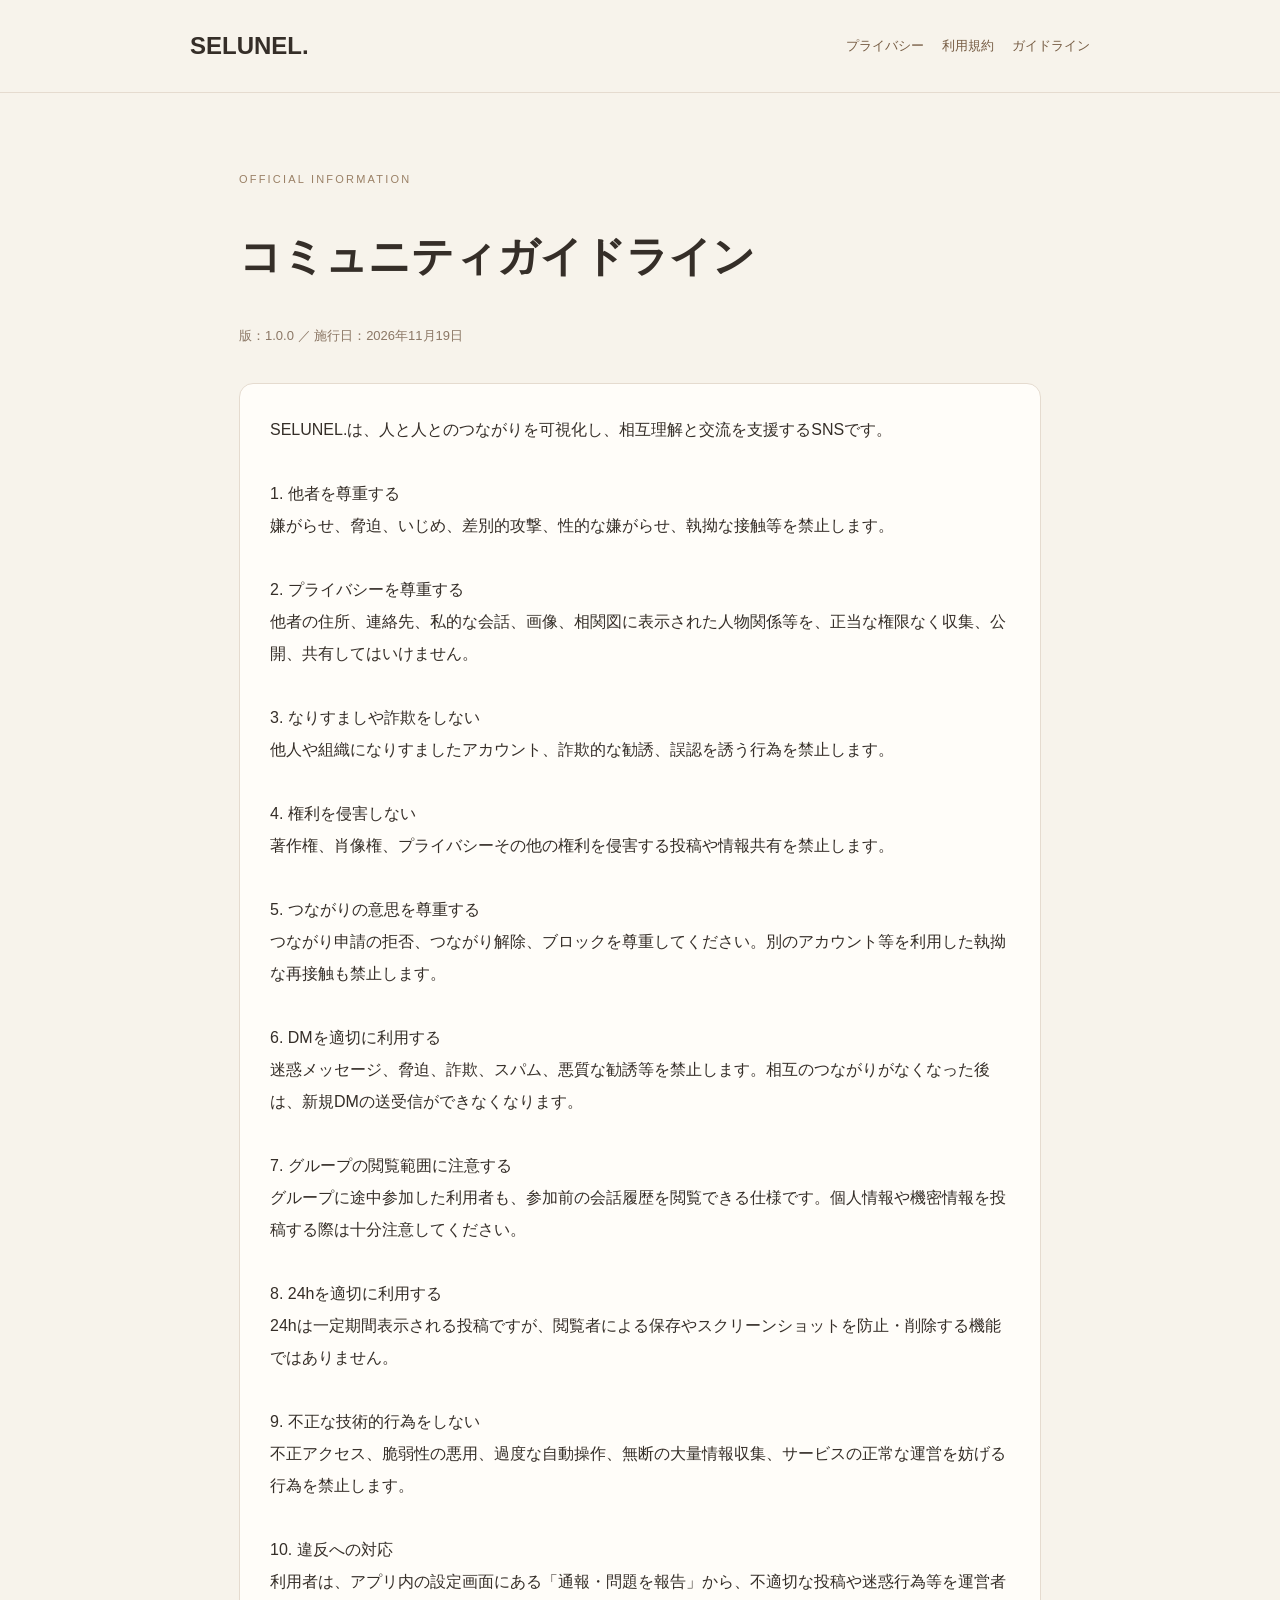
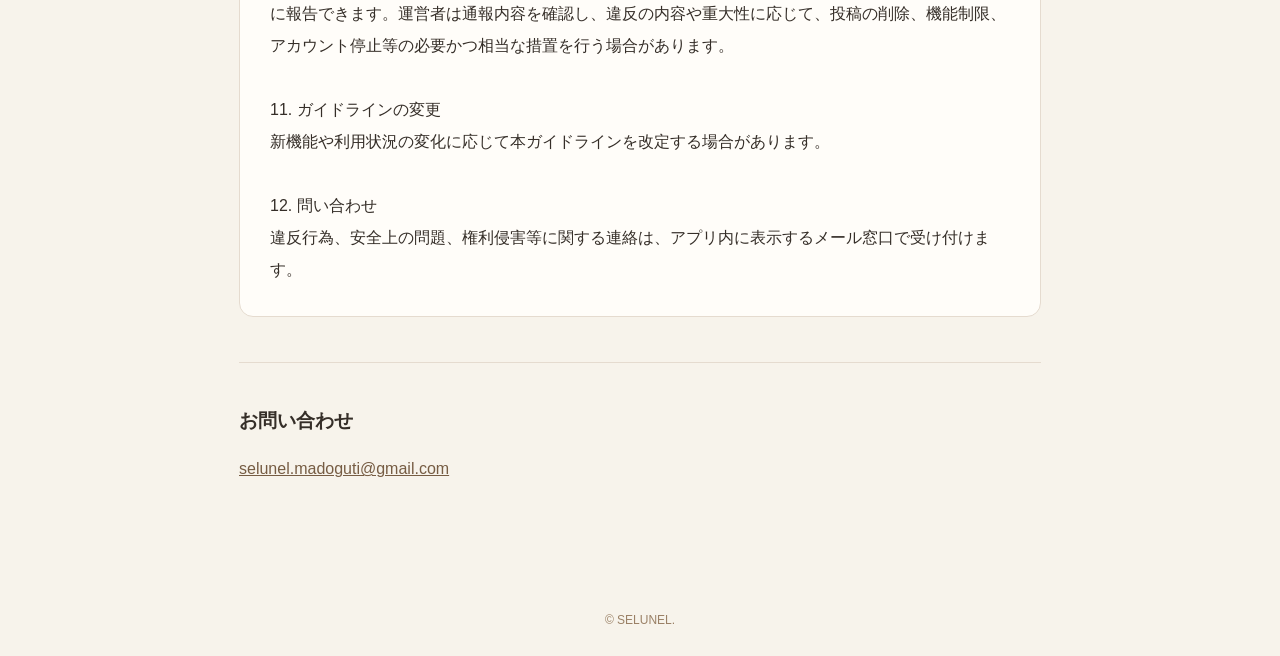
==== guidelines.html @ 37064c1c "Publish SELUNEL legal pages v1.0.0" ====
<!doctype html>
<html lang="ja">
<head>
<meta charset="utf-8">
<meta name="viewport" content="width=device-width,initial-scale=1">
<title>コミュニティガイドライン | SELUNEL.</title>
<link rel="stylesheet" href="./style.css">
</head>
<body>
<header>
<a class="brand" href="./index.html">SELUNEL.</a>
<nav>
<a href="./privacy.html">プライバシー</a>
<a href="./terms.html">利用規約</a>
<a href="./guidelines.html">ガイドライン</a>
</nav>
</header>
<main>
<p class="eyebrow">OFFICIAL INFORMATION</p>
<h1>コミュニティガイドライン</h1>
<p class="meta">版：1.0.0 ／
施行日：2026年11月19日</p>
<article>SELUNEL.は、人と人とのつながりを可視化し、相互理解と交流を支援するSNSです。

1. 他者を尊重する
嫌がらせ、脅迫、いじめ、差別的攻撃、性的な嫌がらせ、執拗な接触等を禁止します。

2. プライバシーを尊重する
他者の住所、連絡先、私的な会話、画像、相関図に表示された人物関係等を、正当な権限なく収集、公開、共有してはいけません。

3. なりすましや詐欺をしない
他人や組織になりすましたアカウント、詐欺的な勧誘、誤認を誘う行為を禁止します。

4. 権利を侵害しない
著作権、肖像権、プライバシーその他の権利を侵害する投稿や情報共有を禁止します。

5. つながりの意思を尊重する
つながり申請の拒否、つながり解除、ブロックを尊重してください。別のアカウント等を利用した執拗な再接触も禁止します。

6. DMを適切に利用する
迷惑メッセージ、脅迫、詐欺、スパム、悪質な勧誘等を禁止します。相互のつながりがなくなった後は、新規DMの送受信ができなくなります。

7. グループの閲覧範囲に注意する
グループに途中参加した利用者も、参加前の会話履歴を閲覧できる仕様です。個人情報や機密情報を投稿する際は十分注意してください。

8. 24hを適切に利用する
24hは一定期間表示される投稿ですが、閲覧者による保存やスクリーンショットを防止・削除する機能ではありません。

9. 不正な技術的行為をしない
不正アクセス、脆弱性の悪用、過度な自動操作、無断の大量情報収集、サービスの正常な運営を妨げる行為を禁止します。

10. 違反への対応
利用者は、アプリ内の設定画面にある「通報・問題を報告」から、不適切な投稿や迷惑行為等を運営者に報告できます。運営者は通報内容を確認し、違反の内容や重大性に応じて、投稿の削除、機能制限、アカウント停止等の必要かつ相当な措置を行う場合があります。

11. ガイドラインの変更
新機能や利用状況の変化に応じて本ガイドラインを改定する場合があります。

12. 問い合わせ
違反行為、安全上の問題、権利侵害等に関する連絡は、アプリ内に表示するメール窓口で受け付けます。</article>
<section>
<h2>お問い合わせ</h2>
<a href="mailto:selunel.madoguti@gmail.com">selunel.madoguti@gmail.com</a>
</section>
</main>
<footer>© SELUNEL.</footer>
</body>
</html>
---- style.css ----
:root {
  font-family: -apple-system, BlinkMacSystemFont,
    "Hiragino Kaku Gothic ProN", sans-serif;
  color: #352e28;
  background: #f7f3eb;
}
* { box-sizing: border-box; }
body { margin: 0; line-height: 1.85; }
a { color: #765c43; }
header {
  display: flex;
  justify-content: space-between;
  align-items: center;
  flex-wrap: wrap;
  gap: 18px;
  padding: 24px max(24px, calc((100vw - 900px)/2));
  border-bottom: 1px solid #e5dbcf;
}
.brand {
  font-size: 24px;
  font-weight: 700;
  text-decoration: none;
  color: #352e28;
}
nav { display: flex; flex-wrap: wrap; gap: 18px; }
nav a { text-decoration: none; font-size: 13px; }
main {
  max-width: 850px;
  margin: auto;
  padding: 65px 24px 100px;
}
.eyebrow {
  color: #9a8066;
  font-size: 11px;
  letter-spacing: .2em;
}
h1 { font-size: clamp(28px, 5vw, 42px); }
h2 { font-size: 19px; }
.meta { color: #8b7765; font-size: 13px; }
article {
  white-space: pre-wrap;
  overflow-wrap: anywhere;
  background: #fffdf9;
  border: 1px solid #e5dbcf;
  border-radius: 14px;
  padding: 30px;
  margin-top: 35px;
  line-height: 2;
}
.links { display: grid; gap: 12px; margin-top: 30px; }
.links a {
  display: block;
  padding: 20px;
  border: 1px solid #e5dbcf;
  border-radius: 12px;
  background: #fffdf9;
  text-decoration: none;
}
section {
  margin-top: 45px;
  border-top: 1px solid #e5dbcf;
  padding-top: 25px;
}
footer {
  text-align: center;
  padding: 25px;
  color: #9a8066;
  font-size: 12px;
}
@media(max-width:600px) {
  main { padding-top: 35px; }
  article { padding: 20px; }
}
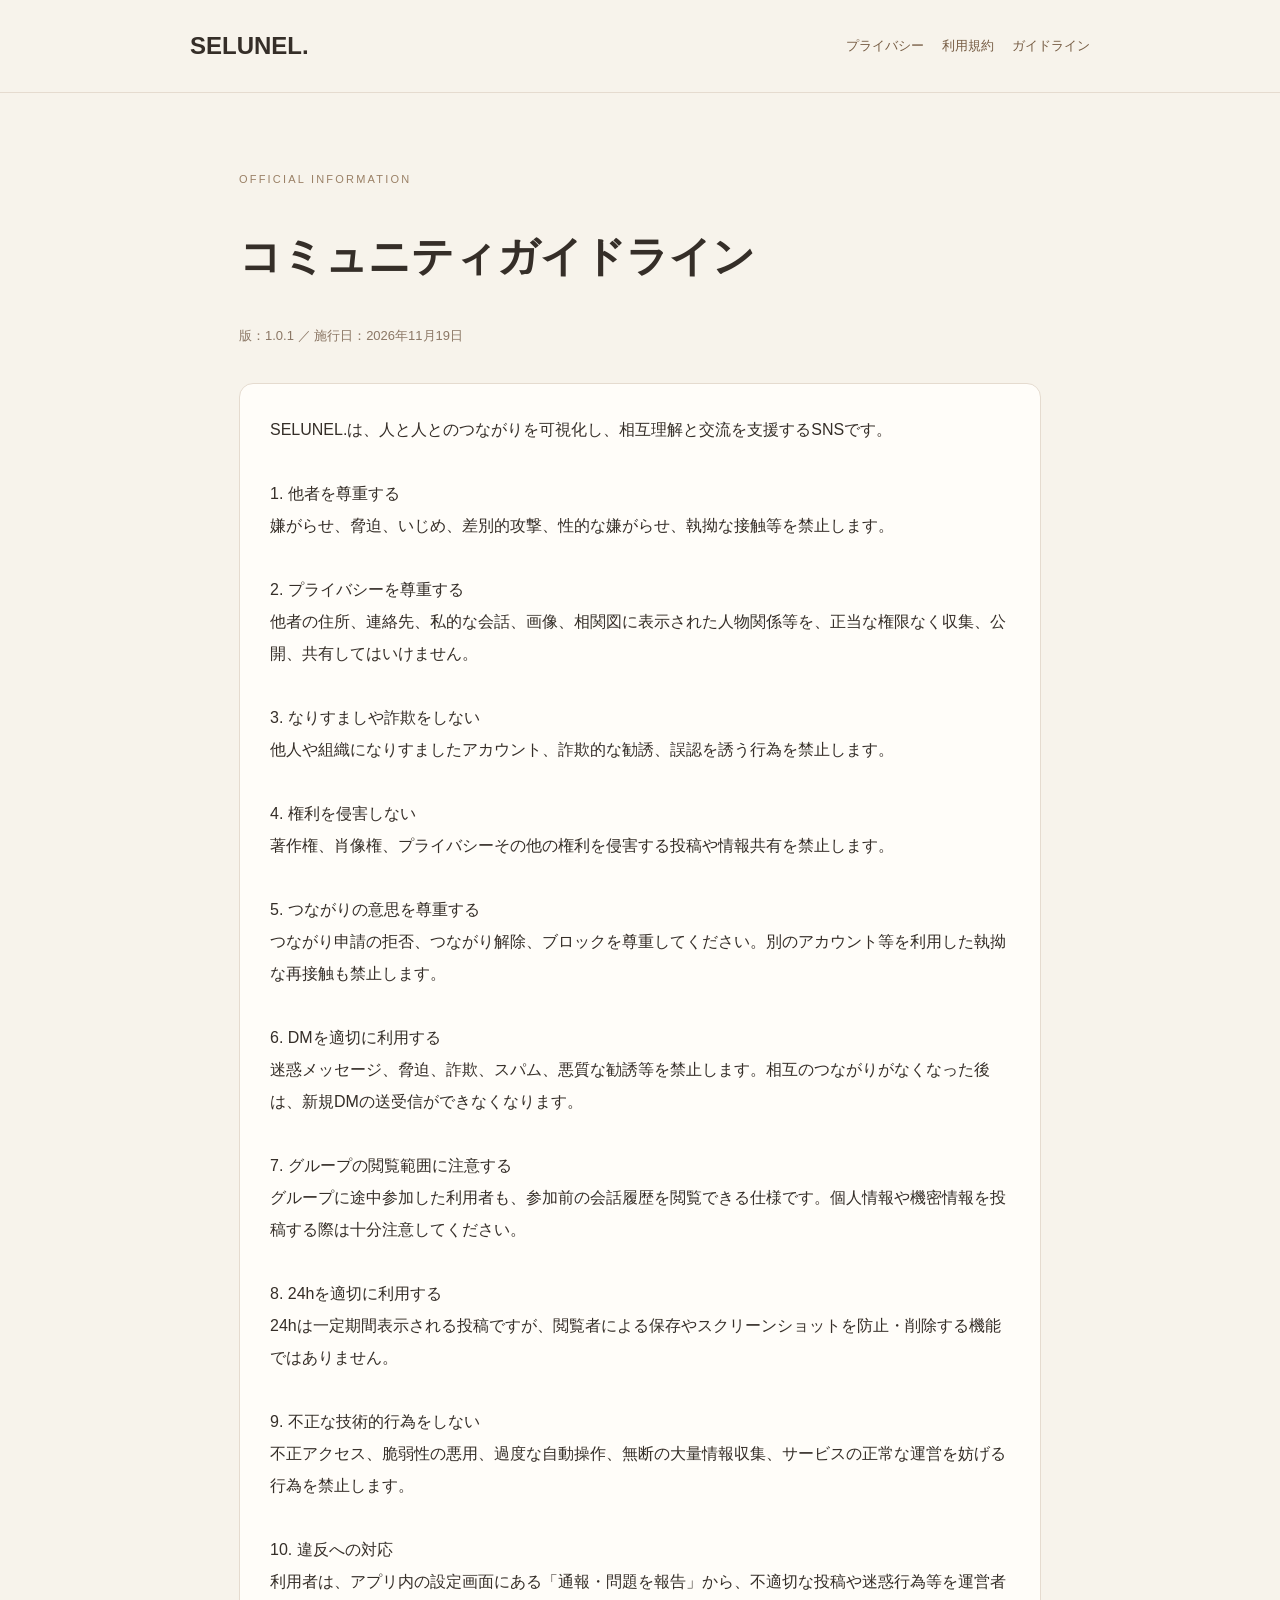
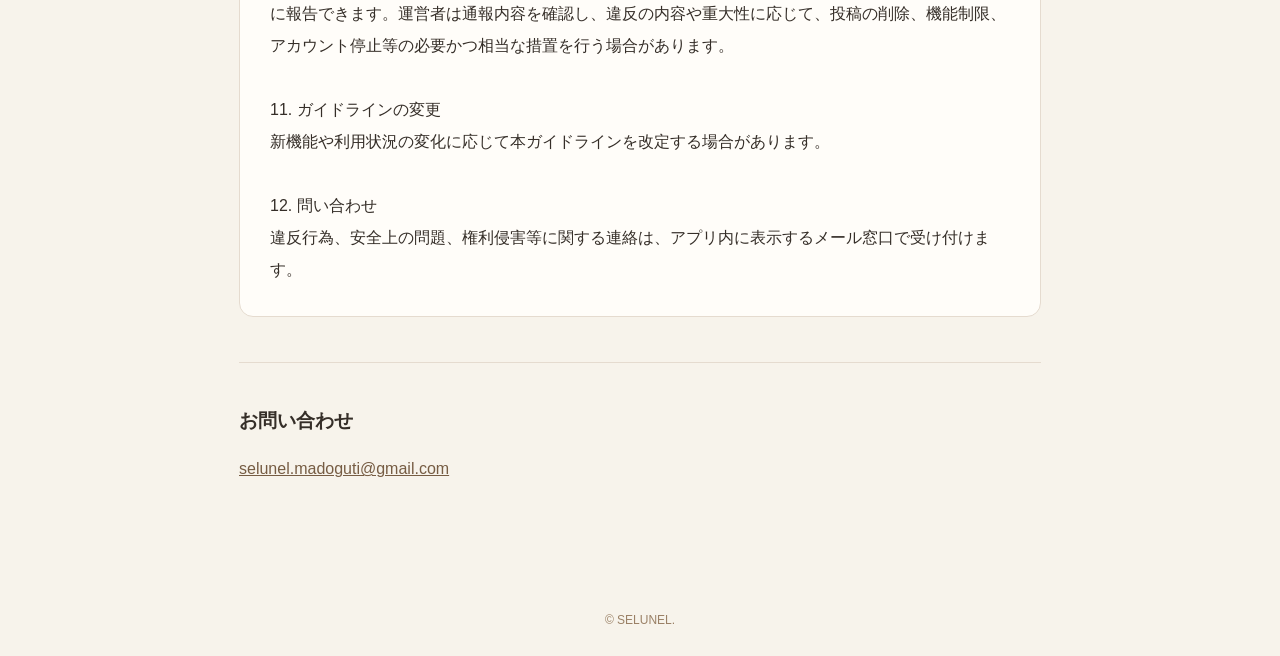
==== commit 4f9ddbcf: "Update SELUNEL legal documents to v1.0.1" ====
--- a/guidelines.html
+++ b/guidelines.html
@@ -18,7 +18,7 @@
 <main>
 <p class="eyebrow">OFFICIAL INFORMATION</p>
 <h1>コミュニティガイドライン</h1>
-<p class="meta">版：1.0.0 ／
+<p class="meta">版：1.0.1 ／
 施行日：2026年11月19日</p>
 <article>SELUNEL.は、人と人とのつながりを可視化し、相互理解と交流を支援するSNSです。
 
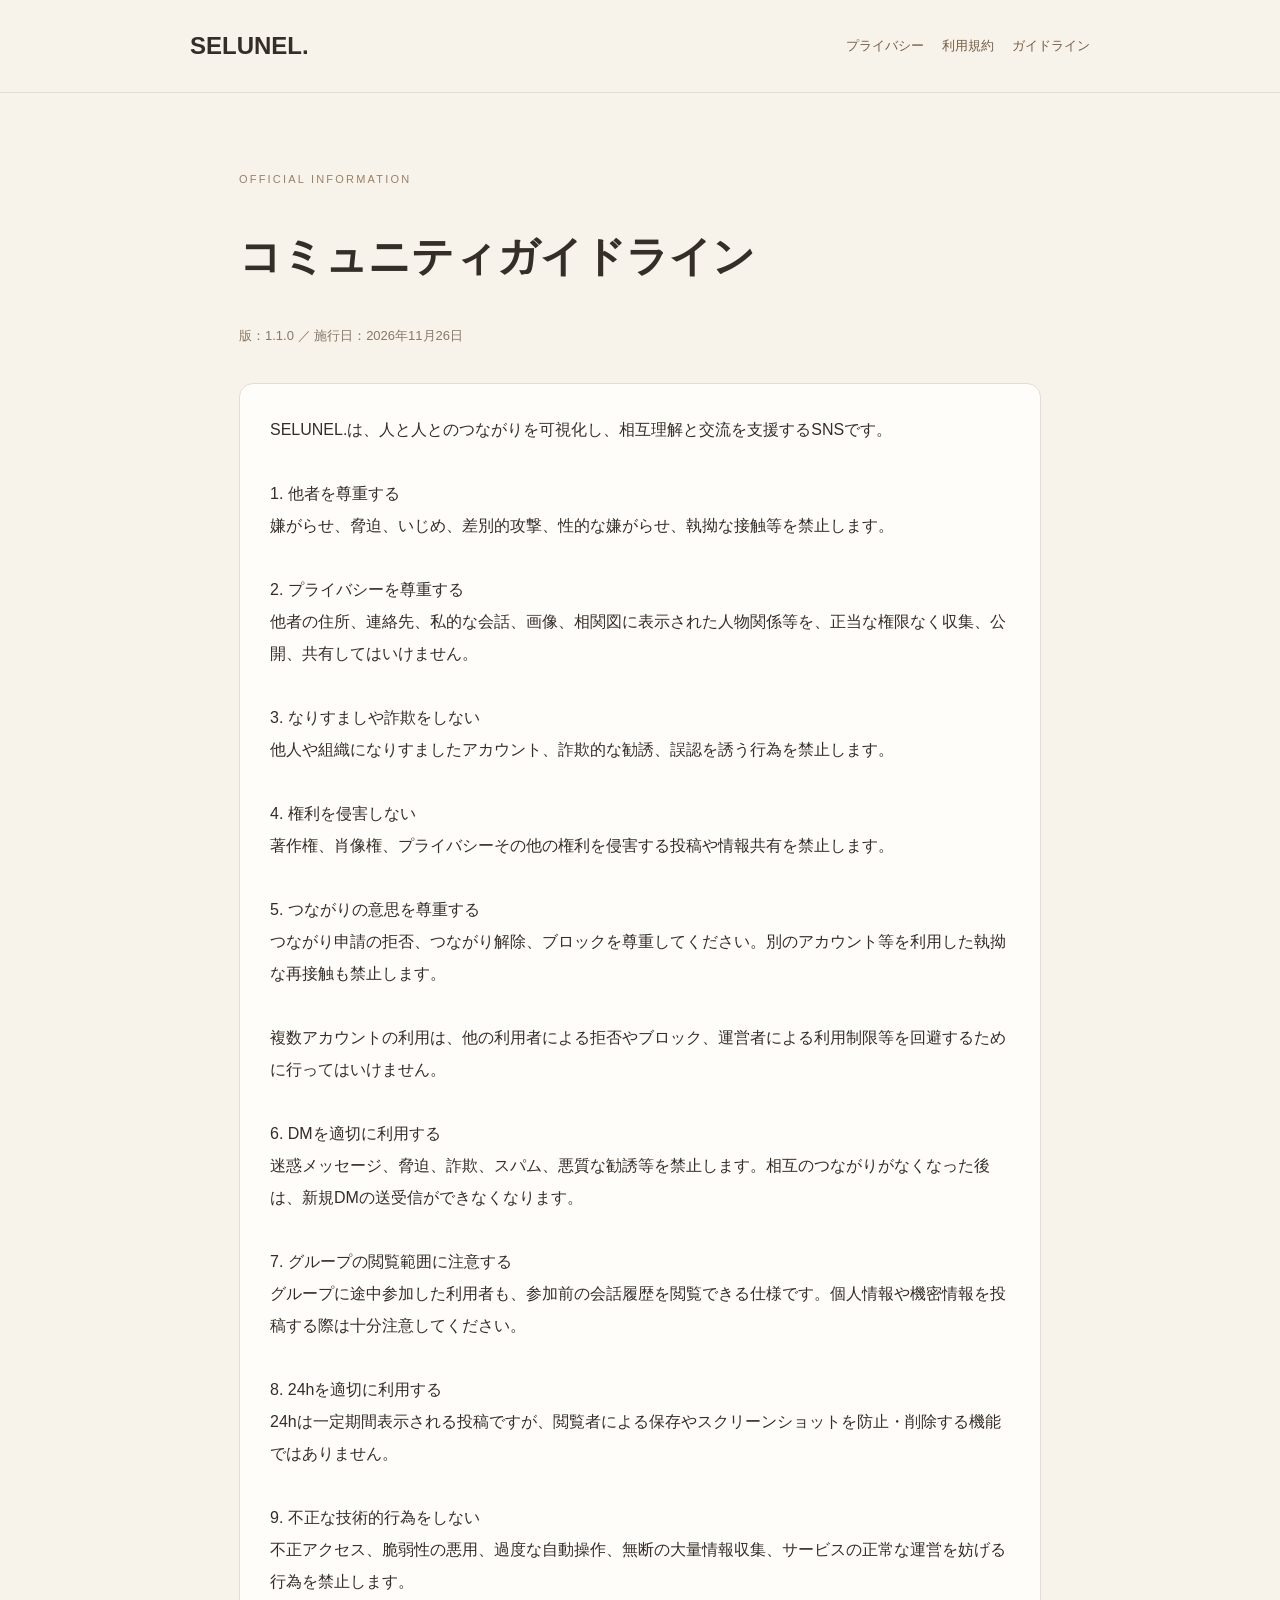
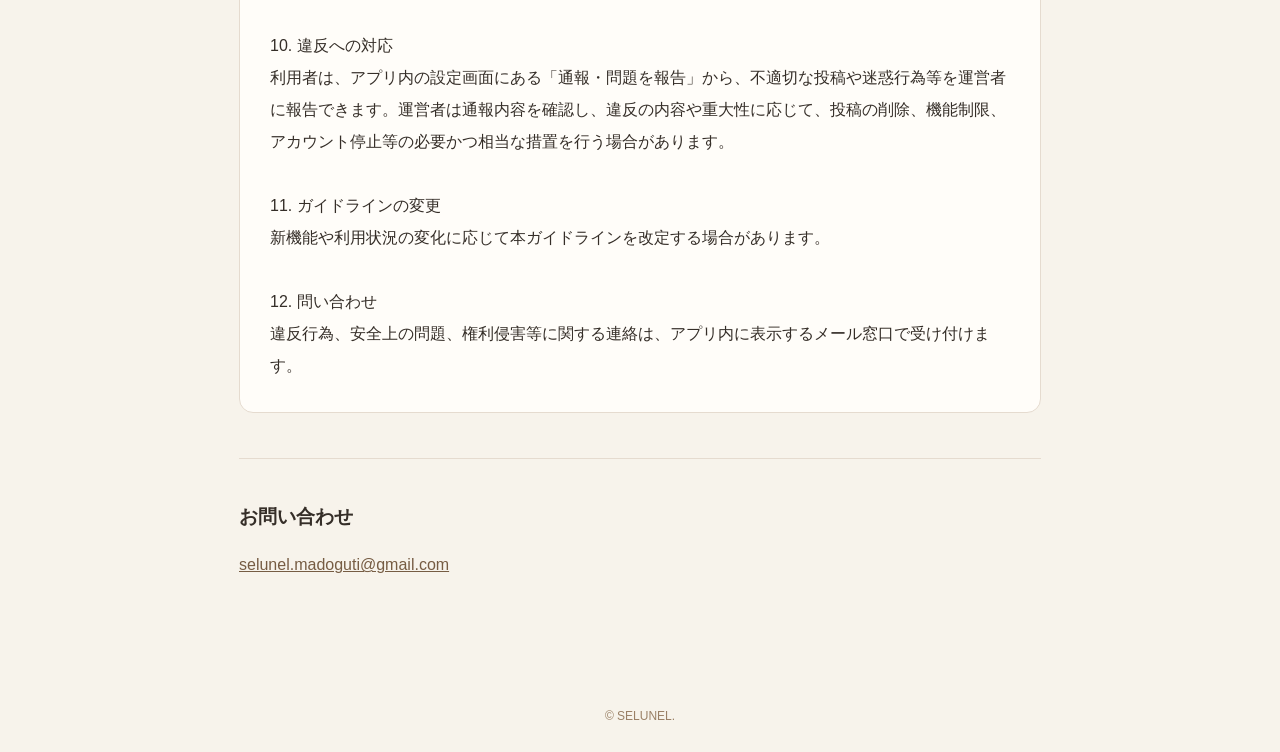
==== commit ba8c4c4d: "Update SELUNEL. legal documents to v1.1.0" ====
--- a/guidelines.html
+++ b/guidelines.html
@@ -18,8 +18,8 @@
 <main>
 <p class="eyebrow">OFFICIAL INFORMATION</p>
 <h1>コミュニティガイドライン</h1>
-<p class="meta">版：1.0.1 ／
-施行日：2026年11月19日</p>
+<p class="meta">版：1.1.0 ／
+施行日：2026年11月26日</p>
 <article>SELUNEL.は、人と人とのつながりを可視化し、相互理解と交流を支援するSNSです。
 
 1. 他者を尊重する
@@ -36,6 +36,8 @@
 
 5. つながりの意思を尊重する
 つながり申請の拒否、つながり解除、ブロックを尊重してください。別のアカウント等を利用した執拗な再接触も禁止します。
+
+複数アカウントの利用は、他の利用者による拒否やブロック、運営者による利用制限等を回避するために行ってはいけません。
 
 6. DMを適切に利用する
 迷惑メッセージ、脅迫、詐欺、スパム、悪質な勧誘等を禁止します。相互のつながりがなくなった後は、新規DMの送受信ができなくなります。
